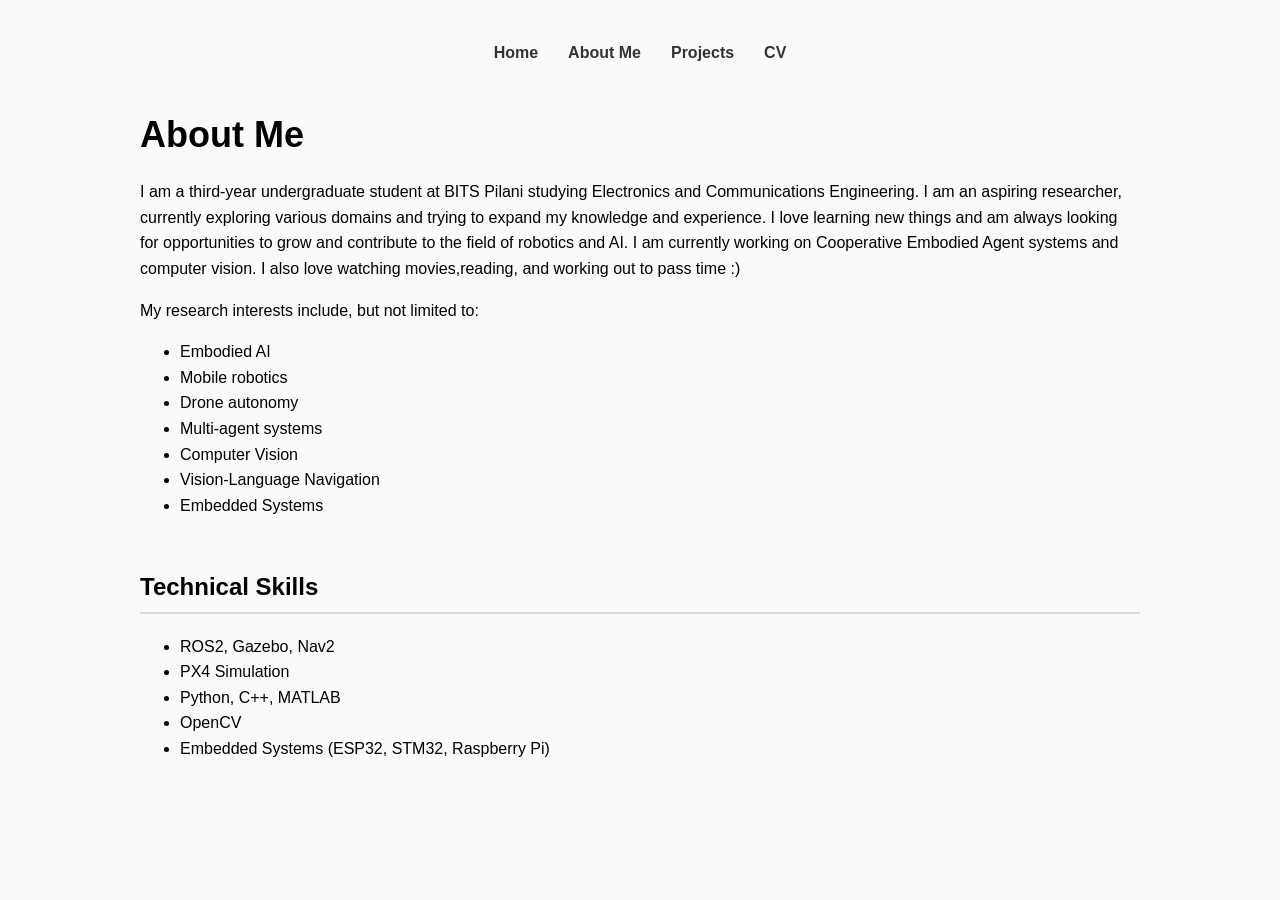
==== about.html @ e13054ce "v0.7" ====
<!DOCTYPE html>
<html>

<head>
<title>About Me</title>
<link rel="stylesheet" href="style.css">
</head>

<body>

<nav>
<a href="index.html">Home</a>
<a href="about.html">About Me</a>
<a href="projects.html">Projects</a>
<a href="cv.html">CV</a>
</nav>

<h1>About Me</h1>

<p>
I am a third-year undergraduate student at BITS Pilani studying Electronics and Communications Engineering. I am an aspiring researcher, currently exploring various domains and trying to expand my knowledge and experience. I love learning new things and am always looking for opportunities to grow and contribute to the field of robotics and AI. I am currently working on Cooperative Embodied Agent systems and computer vision. I also love watching movies,reading, and working out to pass time :)
</p>

<p>
My research interests include, but not limited to:
</p>

<ul>
<li>Embodied AI</li>
<li>Mobile robotics</li>
<li>Drone autonomy</li>
<li>Multi-agent systems</li>
<li>Computer Vision</li>
<li>Vision-Language Navigation</li>
<li>Embedded Systems</li>
</ul>


<h2>Technical Skills</h2>

<ul>
<li>ROS2, Gazebo, Nav2</li>
<li>PX4 Simulation</li>
<li>Python, C++, MATLAB</li>
<li>OpenCV</li>
<li>Embedded Systems (ESP32, STM32, Raspberry Pi)</li>
</ul>


</body>
</html>
---- style.css ----
body{
font-family: Arial, Helvetica, sans-serif;
max-width: 1000px;
margin:auto;
padding:40px;
line-height:1.6;
background:#fafafa;
}

nav{
display:flex;
justify-content:center;
gap:30px;
margin-bottom:40px;
}

nav a{
text-decoration:none;
font-weight:bold;
color:#333;
}

nav a:hover{
color:#0077cc;
}

.intro{
display:flex;
align-items:center;
gap:40px;
margin-bottom:50px;
}

.profile{
width:200px;
border-radius:50%;
}

h1{
font-size:36px;
margin-bottom:5px;
}

h2{
margin-top:50px;
border-bottom:2px solid #ddd;
padding-bottom:5px;
}

.projects-grid{
display:grid;
grid-template-columns:repeat(auto-fit,minmax(260px,1fr));
gap:25px;
margin-top:20px;
margin-bottom:40px;
}

.project-card{
background:white;
border-radius:10px;
box-shadow:0 2px 6px rgba(0,0,0,0.1);
padding:15px;
transition:transform 0.2s;
}

.project-card:hover{
transform:translateY(-5px);
}

.project-card img{
width:100%;
height:160px;
object-fit:cover;
border-radius:8px;
margin-bottom:10px;
}

footer{
margin-top:80px;
text-align:center;
color:#777;
}
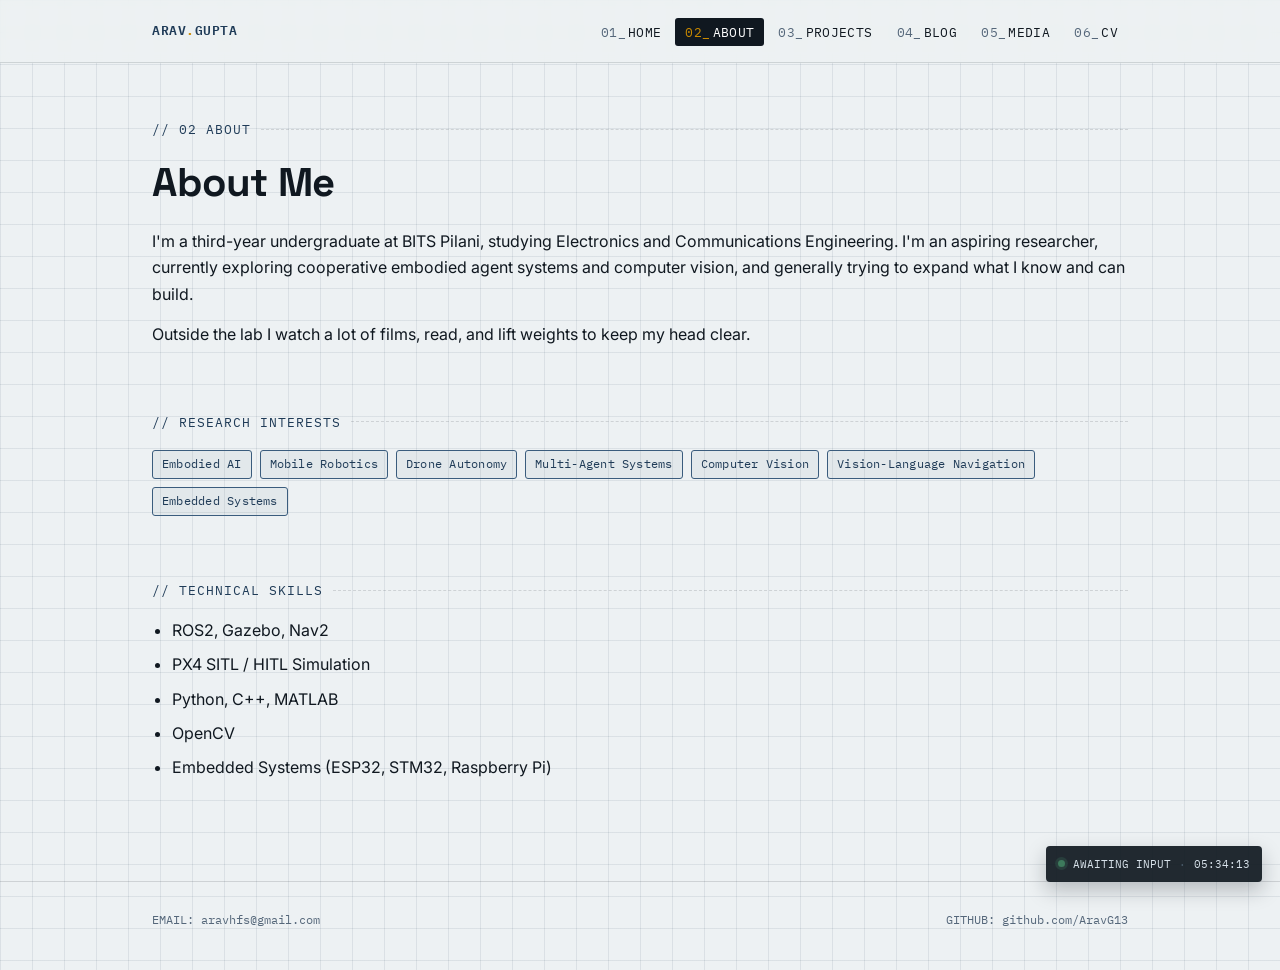
==== commit 1226d19b: "Redesign site: blueprint theme, blog, media, expanded projects" ====
--- a/about.html
+++ b/about.html
@@ -1,51 +1,81 @@
 <!DOCTYPE html>
-<html>
-
+<html lang="en">
 <head>
-<title>About Me</title>
+<meta charset="UTF-8">
+<meta name="viewport" content="width=device-width, initial-scale=1.0">
+<title>About — Arav Gupta</title>
 <link rel="stylesheet" href="style.css">
 </head>
-
 <body>
 
-<nav>
-<a href="index.html">Home</a>
-<a href="about.html">About Me</a>
-<a href="projects.html">Projects</a>
-<a href="cv.html">CV</a>
+<header class="site-header">
+<nav class="nav">
+<a href="index.html" class="nav-brand">ARAV<span>.</span>GUPTA</a>
+<ul class="nav-links">
+<li><a href="index.html"><span class="idx">01_</span>HOME</a></li>
+<li><a href="about.html"><span class="idx">02_</span>ABOUT</a></li>
+<li><a href="projects.html"><span class="idx">03_</span>PROJECTS</a></li>
+<li><a href="blog.html"><span class="idx">04_</span>BLOG</a></li>
+<li><a href="media.html"><span class="idx">05_</span>MEDIA</a></li>
+<li><a href="cv.html"><span class="idx">06_</span>CV</a></li>
+</ul>
 </nav>
+</header>
 
+<main class="wrap">
+
+<section style="margin-top:56px;">
+<div class="eyebrow">// 02 ABOUT</div>
 <h1>About Me</h1>
 
 <p>
-I am a third-year undergraduate student at BITS Pilani studying Electronics and Communications Engineering. I am an aspiring researcher, currently exploring various domains and trying to expand my knowledge and experience. I love learning new things and am always looking for opportunities to grow and contribute to the field of robotics and AI. I am currently working on Cooperative Embodied Agent systems and computer vision. I also love watching movies,reading, and working out to pass time :)
+I'm a third-year undergraduate at BITS Pilani, studying Electronics and
+Communications Engineering. I'm an aspiring researcher, currently
+exploring cooperative embodied agent systems and computer vision, and
+generally trying to expand what I know and can build.
 </p>
 
 <p>
-My research interests include, but not limited to:
+Outside the lab I watch a lot of films, read, and lift weights to keep
+my head clear.
 </p>
+</section>
 
-<ul>
-<li>Embodied AI</li>
-<li>Mobile robotics</li>
-<li>Drone autonomy</li>
-<li>Multi-agent systems</li>
-<li>Computer Vision</li>
-<li>Vision-Language Navigation</li>
-<li>Embedded Systems</li>
-</ul>
+<section>
+<div class="eyebrow">// RESEARCH INTERESTS</div>
+<div class="tag-row">
+<span class="tag">Embodied AI</span>
+<span class="tag">Mobile Robotics</span>
+<span class="tag">Drone Autonomy</span>
+<span class="tag">Multi-Agent Systems</span>
+<span class="tag">Computer Vision</span>
+<span class="tag">Vision-Language Navigation</span>
+<span class="tag">Embedded Systems</span>
+</div>
+</section>
 
-
-<h2>Technical Skills</h2>
-
+<section>
+<div class="eyebrow">// TECHNICAL SKILLS</div>
+<div class="cv-block">
 <ul>
 <li>ROS2, Gazebo, Nav2</li>
-<li>PX4 Simulation</li>
+<li>PX4 SITL / HITL Simulation</li>
 <li>Python, C++, MATLAB</li>
 <li>OpenCV</li>
 <li>Embedded Systems (ESP32, STM32, Raspberry Pi)</li>
 </ul>
+</div>
+</section>
 
+</main>
 
+<footer>
+<div class="wrap">
+<p>EMAIL: aravhfs@gmail.com</p>
+<p>GITHUB: github.com/AravG13</p>
+</div>
+</footer>
+
+<script src="script.js"></script>
 </body>
-</html>+</html>
--- a/style.css
+++ b/style.css
@@ -1,82 +1,510 @@
+/* ============================================================
+   ARAV GUPTA — SITE STYLE
+   Design language: engineering notebook / blueprint schematic.
+   Grid paper, technical mono labels, reticle framing, telemetry HUD.
+   ============================================================ */
+
+@import url('https://fonts.googleapis.com/css2?family=Space+Grotesk:wght@400;500;600;700&family=Inter:wght@400;500;600&family=IBM+Plex+Mono:wght@400;500;600&display=swap');
+
+:root{
+  /* -- color tokens -- */
+  --ink:        #101820;   /* primary text, near-black navy */
+  --blueprint:  #1F3B57;   /* deep blueprint blue, primary accent */
+  --blueprint-2:#3A5C7D;   /* lighter blueprint, secondary accent */
+  --signal:     #C98A00;   /* amber signal / LED accent, used sparingly */
+  --paper:      #EDF1F3;   /* cool graph-paper background */
+  --paper-card: #FFFFFF;   /* card surface */
+  --grid-line:  rgba(31,59,87,0.09);
+  --hair-line:  rgba(16,24,32,0.14);
+  --muted:      #55677A;   /* steel gray secondary text */
+  --ok:         #3D7A5C;   /* status-online green, used only in HUD */
+
+  /* -- type -- */
+  --f-display: 'Space Grotesk', sans-serif;
+  --f-body:    'Inter', sans-serif;
+  --f-mono:    'IBM Plex Mono', monospace;
+}
+
+*{ box-sizing:border-box; }
+
+html{ scroll-behavior:smooth; }
+
 body{
-font-family: Arial, Helvetica, sans-serif;
-max-width: 1000px;
-margin:auto;
-padding:40px;
-line-height:1.6;
-background:#fafafa;
-}
-
-nav{
-display:flex;
-justify-content:center;
-gap:30px;
-margin-bottom:40px;
-}
-
-nav a{
-text-decoration:none;
-font-weight:bold;
-color:#333;
-}
-
-nav a:hover{
-color:#0077cc;
-}
+  margin:0;
+  font-family:var(--f-body);
+  color:var(--ink);
+  background:
+    linear-gradient(var(--grid-line) 1px, transparent 1px) 0 0/32px 32px,
+    linear-gradient(90deg, var(--grid-line) 1px, transparent 1px) 0 0/32px 32px,
+    var(--paper);
+  line-height:1.65;
+  font-size:16px;
+}
+
+.wrap{
+  max-width:1040px;
+  margin:0 auto;
+  padding:0 32px;
+}
+
+/* ---------------- header / nav ---------------- */
+
+.site-header{
+  border-bottom:1px solid var(--hair-line);
+  background:rgba(237,241,243,0.86);
+  backdrop-filter:blur(6px);
+  position:sticky;
+  top:0;
+  z-index:50;
+}
+
+.nav{
+  display:flex;
+  align-items:center;
+  justify-content:space-between;
+  gap:20px;
+  padding:18px 32px;
+  max-width:1040px;
+  margin:0 auto;
+}
+
+.nav-brand{
+  font-family:var(--f-mono);
+  font-size:13px;
+  letter-spacing:0.04em;
+  color:var(--blueprint);
+  text-decoration:none;
+  font-weight:600;
+}
+
+.nav-brand span{ color:var(--signal); }
+
+.nav-links{
+  display:flex;
+  gap:4px;
+  flex-wrap:wrap;
+  list-style:none;
+  margin:0;
+  padding:0;
+}
+
+.nav-links a{
+  font-family:var(--f-mono);
+  font-size:12.5px;
+  letter-spacing:0.03em;
+  text-decoration:none;
+  color:var(--ink);
+  padding:6px 10px;
+  border-radius:3px;
+  transition:background 0.15s, color 0.15s;
+  white-space:nowrap;
+}
+
+.nav-links a .idx{
+  color:var(--muted);
+  margin-right:2px;
+}
+
+.nav-links a:hover{
+  background:var(--blueprint);
+  color:#fff;
+}
+
+.nav-links a:hover .idx{ color:var(--signal); }
+
+.nav-links a.active{
+  background:var(--ink);
+  color:#fff;
+}
+.nav-links a.active .idx{ color:var(--signal); }
+
+/* ---------------- eyebrow / section labels ---------------- */
+
+.eyebrow{
+  font-family:var(--f-mono);
+  font-size:12.5px;
+  letter-spacing:0.08em;
+  color:var(--blueprint);
+  display:flex;
+  align-items:center;
+  gap:10px;
+  margin:0 0 10px;
+  text-transform:uppercase;
+}
+
+.eyebrow::after{
+  content:"";
+  flex:1;
+  height:0;
+  border-top:1px dashed var(--hair-line);
+}
+
+h1,h2,h3{
+  font-family:var(--f-display);
+  color:var(--ink);
+  margin:0 0 12px;
+  letter-spacing:-0.01em;
+}
+
+h1{ font-size:40px; font-weight:700; }
+h2{ font-size:24px; font-weight:600; }
+h3{ font-size:18px; font-weight:600; margin-bottom:6px; }
+
+a{ color:var(--blueprint); }
+a:hover{ color:var(--signal); }
+
+section{ margin:64px 0; }
+
+p{ margin:0 0 14px; color:var(--ink); }
+.muted{ color:var(--muted); }
+
+/* ---------------- hero / intro ---------------- */
 
 .intro{
-display:flex;
-align-items:center;
-gap:40px;
-margin-bottom:50px;
-}
-
-.profile{
-width:200px;
-border-radius:50%;
-}
-
-h1{
-font-size:36px;
-margin-bottom:5px;
-}
-
-h2{
-margin-top:50px;
-border-bottom:2px solid #ddd;
-padding-bottom:5px;
-}
+  display:grid;
+  grid-template-columns:220px 1fr;
+  gap:44px;
+  align-items:start;
+  margin:56px 0 48px;
+}
+
+.reticle{
+  position:relative;
+  width:200px;
+  height:200px;
+  padding:14px;
+}
+
+.reticle::before, .reticle::after,
+.reticle .tick-tl, .reticle .tick-br{ content:""; position:absolute; }
+
+.reticle::before{ /* top-left corner */
+  top:0; left:0; width:22px; height:22px;
+  border-top:2px solid var(--blueprint);
+  border-left:2px solid var(--blueprint);
+}
+.reticle::after{ /* bottom-right corner */
+  bottom:0; right:0; width:22px; height:22px;
+  border-bottom:2px solid var(--blueprint);
+  border-right:2px solid var(--blueprint);
+}
+.reticle .tick-tl{
+  top:0; right:0; width:22px; height:22px;
+  border-top:2px solid var(--signal);
+  border-right:2px solid var(--signal);
+}
+.reticle .tick-br{
+  bottom:0; left:0; width:22px; height:22px;
+  border-bottom:2px solid var(--signal);
+  border-left:2px solid var(--signal);
+}
+
+.reticle img{
+  width:100%; height:100%;
+  object-fit:cover;
+  filter:grayscale(15%);
+}
+
+.intro h1{ margin-bottom:6px; }
+.role-line{
+  font-family:var(--f-mono);
+  font-size:13px;
+  color:var(--muted);
+  margin-bottom:18px;
+}
+
+.tag-row{
+  display:flex;
+  flex-wrap:wrap;
+  gap:8px;
+  margin-top:18px;
+}
+
+.tag{
+  font-family:var(--f-mono);
+  font-size:11.5px;
+  letter-spacing:0.02em;
+  color:var(--blueprint);
+  border:1px solid var(--blueprint-2);
+  background:rgba(31,59,87,0.05);
+  padding:4px 9px;
+  border-radius:3px;
+}
+
+/* ---------------- project cards ---------------- */
 
 .projects-grid{
-display:grid;
-grid-template-columns:repeat(auto-fit,minmax(260px,1fr));
-gap:25px;
-margin-top:20px;
-margin-bottom:40px;
+  display:grid;
+  grid-template-columns:repeat(auto-fit,minmax(280px,1fr));
+  gap:22px;
+  margin-top:22px;
 }
 
 .project-card{
-background:white;
-border-radius:10px;
-box-shadow:0 2px 6px rgba(0,0,0,0.1);
-padding:15px;
-transition:transform 0.2s;
+  background:var(--paper-card);
+  border:1px solid var(--hair-line);
+  border-radius:4px;
+  padding:0;
+  overflow:hidden;
+  transition:transform 0.18s, box-shadow 0.18s;
+  display:flex;
+  flex-direction:column;
 }
 
 .project-card:hover{
-transform:translateY(-5px);
-}
-
-.project-card img{
-width:100%;
-height:160px;
-object-fit:cover;
-border-radius:8px;
-margin-bottom:10px;
-}
+  transform:translateY(-3px);
+  box-shadow:0 10px 24px rgba(16,24,32,0.10);
+}
+
+.project-visual{
+  height:150px;
+  background:var(--paper);
+  display:flex;
+  align-items:center;
+  justify-content:center;
+  border-bottom:1px solid var(--hair-line);
+  position:relative;
+}
+
+.project-visual img{
+  width:100%; height:100%; object-fit:cover;
+}
+
+.project-body{ padding:18px 18px 16px; flex:1; display:flex; flex-direction:column; }
+
+.status-badge{
+  font-family:var(--f-mono);
+  font-size:10.5px;
+  letter-spacing:0.05em;
+  text-transform:uppercase;
+  padding:3px 8px;
+  border-radius:2px;
+  align-self:flex-start;
+  margin-bottom:10px;
+}
+
+.status-badge.active{ background:rgba(201,138,0,0.14); color:var(--signal); border:1px solid rgba(201,138,0,0.4); }
+.status-badge.done{ background:rgba(61,122,92,0.12); color:var(--ok); border:1px solid rgba(61,122,92,0.35); }
+
+.stack-row{
+  display:flex;
+  flex-wrap:wrap;
+  gap:6px;
+  margin:10px 0 4px;
+}
+
+.stack-chip{
+  font-family:var(--f-mono);
+  font-size:10.5px;
+  color:var(--muted);
+  background:var(--paper);
+  border:1px solid var(--hair-line);
+  padding:2px 7px;
+  border-radius:2px;
+}
+
+details.impl{
+  margin-top:12px;
+  border-top:1px dashed var(--hair-line);
+  padding-top:10px;
+}
+
+details.impl summary{
+  font-family:var(--f-mono);
+  font-size:12px;
+  color:var(--blueprint);
+  cursor:pointer;
+  list-style:none;
+  user-select:none;
+}
+details.impl summary::-webkit-details-marker{ display:none; }
+details.impl summary::before{ content:"▸ "; color:var(--signal); }
+details.impl[open] summary::before{ content:"▾ "; }
+
+details.impl .impl-body{
+  font-size:14px;
+  color:var(--muted);
+  margin-top:8px;
+}
+
+.impl-body dl{ display:grid; grid-template-columns:auto 1fr; gap:4px 12px; font-size:13px; margin:8px 0 0; }
+.impl-body dt{ font-family:var(--f-mono); color:var(--ink); font-size:11.5px; }
+.impl-body dd{ margin:0; color:var(--muted); }
+
+.card-links{ margin-top:12px; display:flex; gap:14px; }
+.card-links a{
+  font-family:var(--f-mono);
+  font-size:12px;
+  text-decoration:none;
+}
+.card-links a:hover{ text-decoration:underline; }
+
+/* ---------------- placeholder / scaffold notices ---------------- */
+
+.scaffold-note{
+  font-family:var(--f-mono);
+  font-size:12.5px;
+  color:var(--signal);
+  background:rgba(201,138,0,0.08);
+  border:1px dashed rgba(201,138,0,0.4);
+  border-radius:4px;
+  padding:12px 16px;
+  margin:18px 0 28px;
+}
+
+.scaffold-note strong{ color:var(--ink); }
+
+/* ---------------- blog ---------------- */
+
+.post-list{ margin-top:20px; }
+
+.post-row{
+  display:grid;
+  grid-template-columns:110px 1fr;
+  gap:20px;
+  padding:18px 0;
+  border-bottom:1px solid var(--hair-line);
+}
+
+.post-date{
+  font-family:var(--f-mono);
+  font-size:12px;
+  color:var(--muted);
+  padding-top:3px;
+}
+
+.post-row h3{ margin-bottom:6px; }
+.post-row h3 a{ text-decoration:none; color:var(--ink); }
+.post-row h3 a:hover{ color:var(--blueprint); }
+
+.post-tags{ display:flex; gap:6px; margin-top:8px; }
+
+article.post{
+  max-width:720px;
+}
+article.post .post-meta{
+  font-family:var(--f-mono);
+  font-size:12px;
+  color:var(--muted);
+  margin-bottom:6px;
+}
+article.post h1{ margin-bottom:8px; }
+article.post p{ font-size:16px; }
+
+/* ---------------- media log ---------------- */
+
+.log-table{
+  width:100%;
+  border-collapse:collapse;
+  margin-top:20px;
+  font-size:14.5px;
+}
+
+.log-table th{
+  font-family:var(--f-mono);
+  font-size:11px;
+  letter-spacing:0.05em;
+  text-transform:uppercase;
+  color:var(--muted);
+  text-align:left;
+  border-bottom:2px solid var(--hair-line);
+  padding:8px 10px;
+}
+
+.log-table td{
+  padding:12px 10px;
+  border-bottom:1px solid var(--hair-line);
+  vertical-align:top;
+}
+
+.log-type{
+  font-family:var(--f-mono);
+  font-size:11px;
+  color:var(--blueprint);
+}
+
+.rating{ font-family:var(--f-mono); color:var(--signal); white-space:nowrap; }
+
+.log-status{
+  font-family:var(--f-mono);
+  font-size:11px;
+  color:var(--muted);
+}
+
+/* ---------------- cv ---------------- */
+
+.cv-block{ margin-bottom:34px; }
+.cv-block ul{ padding-left:20px; }
+.cv-block li{ margin-bottom:8px; }
+
+/* ---------------- footer ---------------- */
 
 footer{
-margin-top:80px;
-text-align:center;
-color:#777;
-}+  margin-top:100px;
+  border-top:1px solid var(--hair-line);
+  padding:28px 0 40px;
+}
+
+footer .wrap{
+  display:flex;
+  justify-content:space-between;
+  align-items:center;
+  flex-wrap:wrap;
+  gap:12px;
+}
+
+footer p{ margin:0; font-family:var(--f-mono); font-size:12px; color:var(--muted); }
+
+/* ---------------- telemetry HUD ---------------- */
+
+.hud{
+  position:fixed;
+  bottom:18px;
+  right:18px;
+  z-index:60;
+  font-family:var(--f-mono);
+  font-size:11px;
+  background:rgba(16,24,32,0.92);
+  color:#D8E2EA;
+  border-radius:4px;
+  padding:9px 12px;
+  display:flex;
+  align-items:center;
+  gap:8px;
+  box-shadow:0 8px 20px rgba(16,24,32,0.25);
+  pointer-events:none;
+}
+
+.hud .dot{
+  width:7px; height:7px; border-radius:50%;
+  background:var(--ok);
+  box-shadow:0 0 0 3px rgba(61,122,92,0.25);
+}
+
+.hud .sep{ color:#4A5A68; }
+
+@media (prefers-reduced-motion: no-preference){
+  .hud .dot{ animation:pulse 2.2s infinite; }
+}
+
+@keyframes pulse{
+  0%,100%{ opacity:1; }
+  50%{ opacity:0.4; }
+}
+
+/* ---------------- responsive ---------------- */
+
+@media (max-width:640px){
+  .intro{ grid-template-columns:1fr; }
+  .reticle{ width:160px; height:160px; }
+  .nav{ padding:14px 20px; }
+  .wrap{ padding:0 20px; }
+  h1{ font-size:32px; }
+  .post-row{ grid-template-columns:1fr; gap:6px; }
+  .hud{ left:12px; right:12px; bottom:12px; justify-content:center; }
+  .log-table{ font-size:13px; }
+  .log-table thead{ display:none; }
+  .log-table, .log-table tbody, .log-table tr, .log-table td{ display:block; width:100%; }
+  .log-table tr{ border-bottom:1px solid var(--hair-line); padding:10px 0; }
+  .log-table td{ border:none; padding:2px 0; }
+}
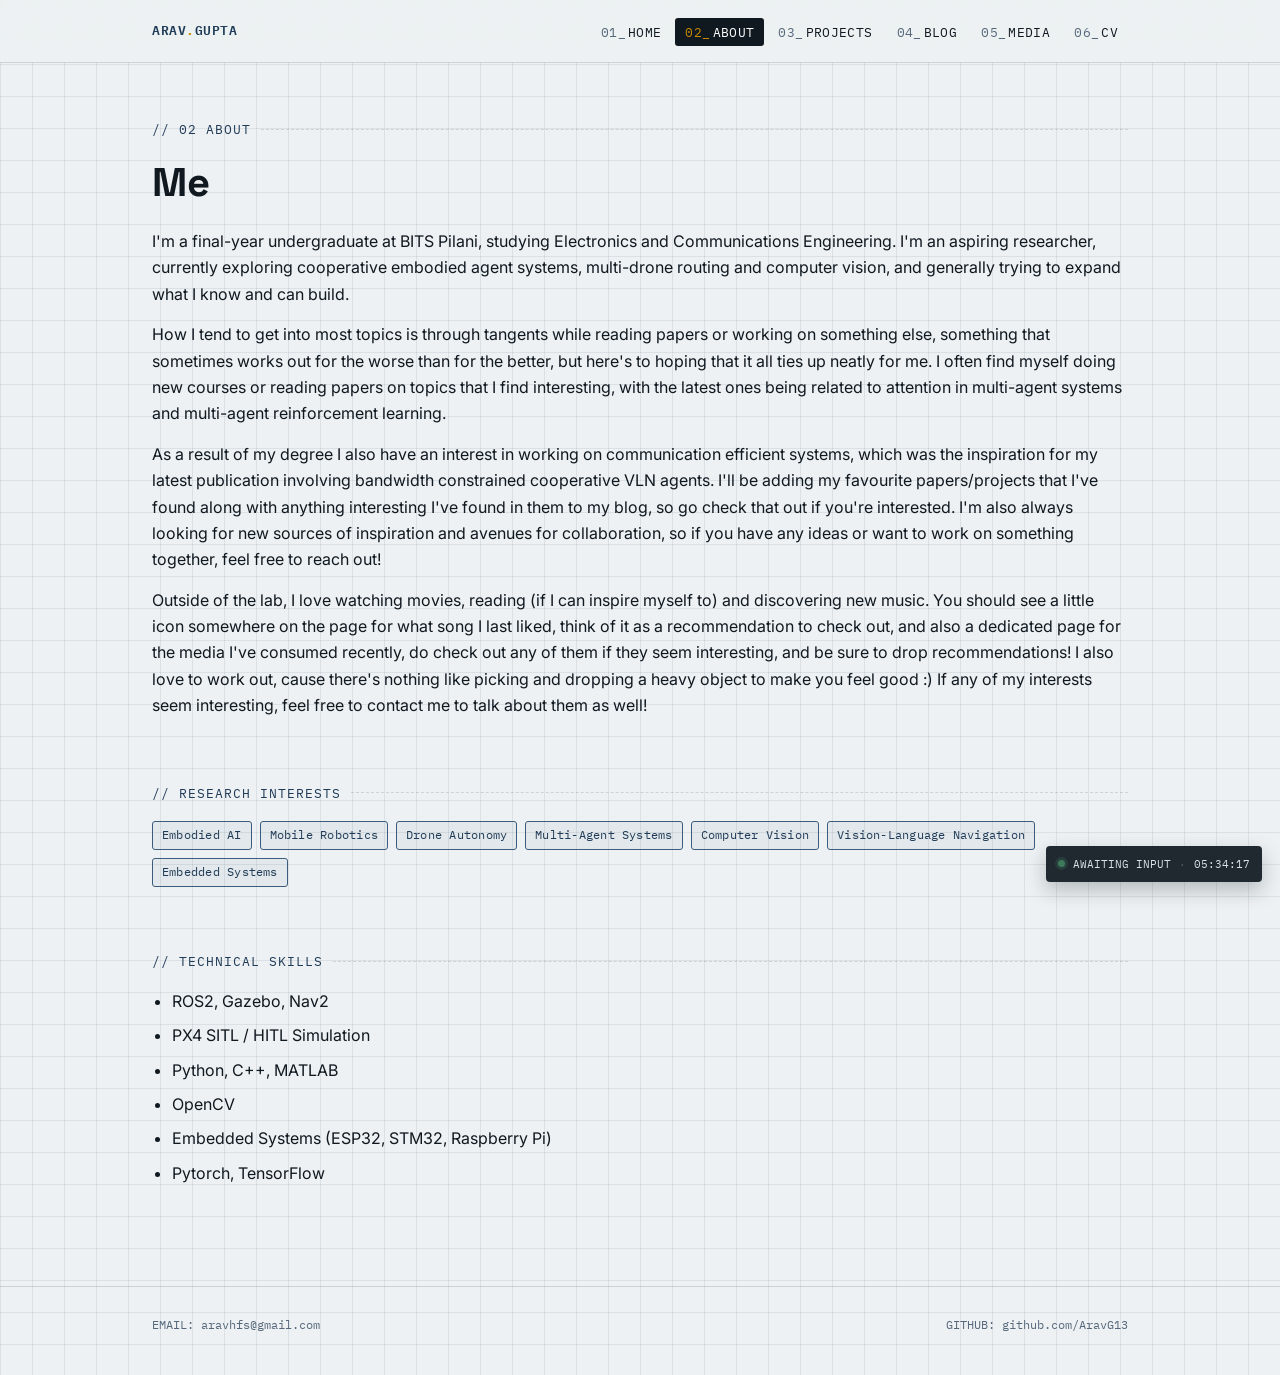
==== commit 16261119: "about_v1" ====
--- a/about.html
+++ b/about.html
@@ -26,18 +26,31 @@
 
 <section style="margin-top:56px;">
 <div class="eyebrow">// 02 ABOUT</div>
-<h1>About Me</h1>
+<h1>Me</h1>
 
 <p>
-I'm a third-year undergraduate at BITS Pilani, studying Electronics and
+I'm a final-year undergraduate at BITS Pilani, studying Electronics and
 Communications Engineering. I'm an aspiring researcher, currently
-exploring cooperative embodied agent systems and computer vision, and
-generally trying to expand what I know and can build.
+exploring cooperative embodied agent systems, multi-drone routing and computer vision, and
+generally trying to expand what I know and can build. 
 </p>
-
 <p>
-Outside the lab I watch a lot of films, read, and lift weights to keep
-my head clear.
+    How I tend to get into most topics is through tangents while reading papers or working on something else, something
+    that sometimes works out for the worse than for the better, but here's to hoping that it all ties up neatly for me. 
+    I often find myself doing new courses or reading papers on topics that I find interesting, with the latest ones being related to attention 
+    in multi-agent systems and multi-agent reinforcement learning. 
+</p>
+<p>
+    As a result of my degree I also have an interest in working on communication efficient systems, which was the inspiration for my latest publication
+    involving bandwidth constrained cooperative VLN agents. I'll be adding my favourite papers/projects that I've found along with anything interesting I've found in them
+    to my blog, so go check that out if you're interested. I'm also always looking for new sources of inspiration and avenues
+    for collaboration, so if you have any ideas or want to work on something together, feel free to reach out! 
+</p>
+<p>
+Outside of the lab, I love watching movies, reading (if I can inspire myself to) and discovering new music. You should see a little icon somewhere on the page
+for what song I last liked, think of it as a recommendation to check out, and also a dedicated page for the media I've consumed recently, do check out any of them if they seem
+interesting, and be sure to drop recommendations! I also love to work out, cause there's nothing like picking and dropping a heavy object to 
+make you feel good :) If any of my interests seem interesting, feel free to contact me to talk about them as well!
 </p>
 </section>
 
@@ -63,6 +76,7 @@
 <li>Python, C++, MATLAB</li>
 <li>OpenCV</li>
 <li>Embedded Systems (ESP32, STM32, Raspberry Pi)</li>
+<li>Pytorch, TensorFlow</li>
 </ul>
 </div>
 </section>
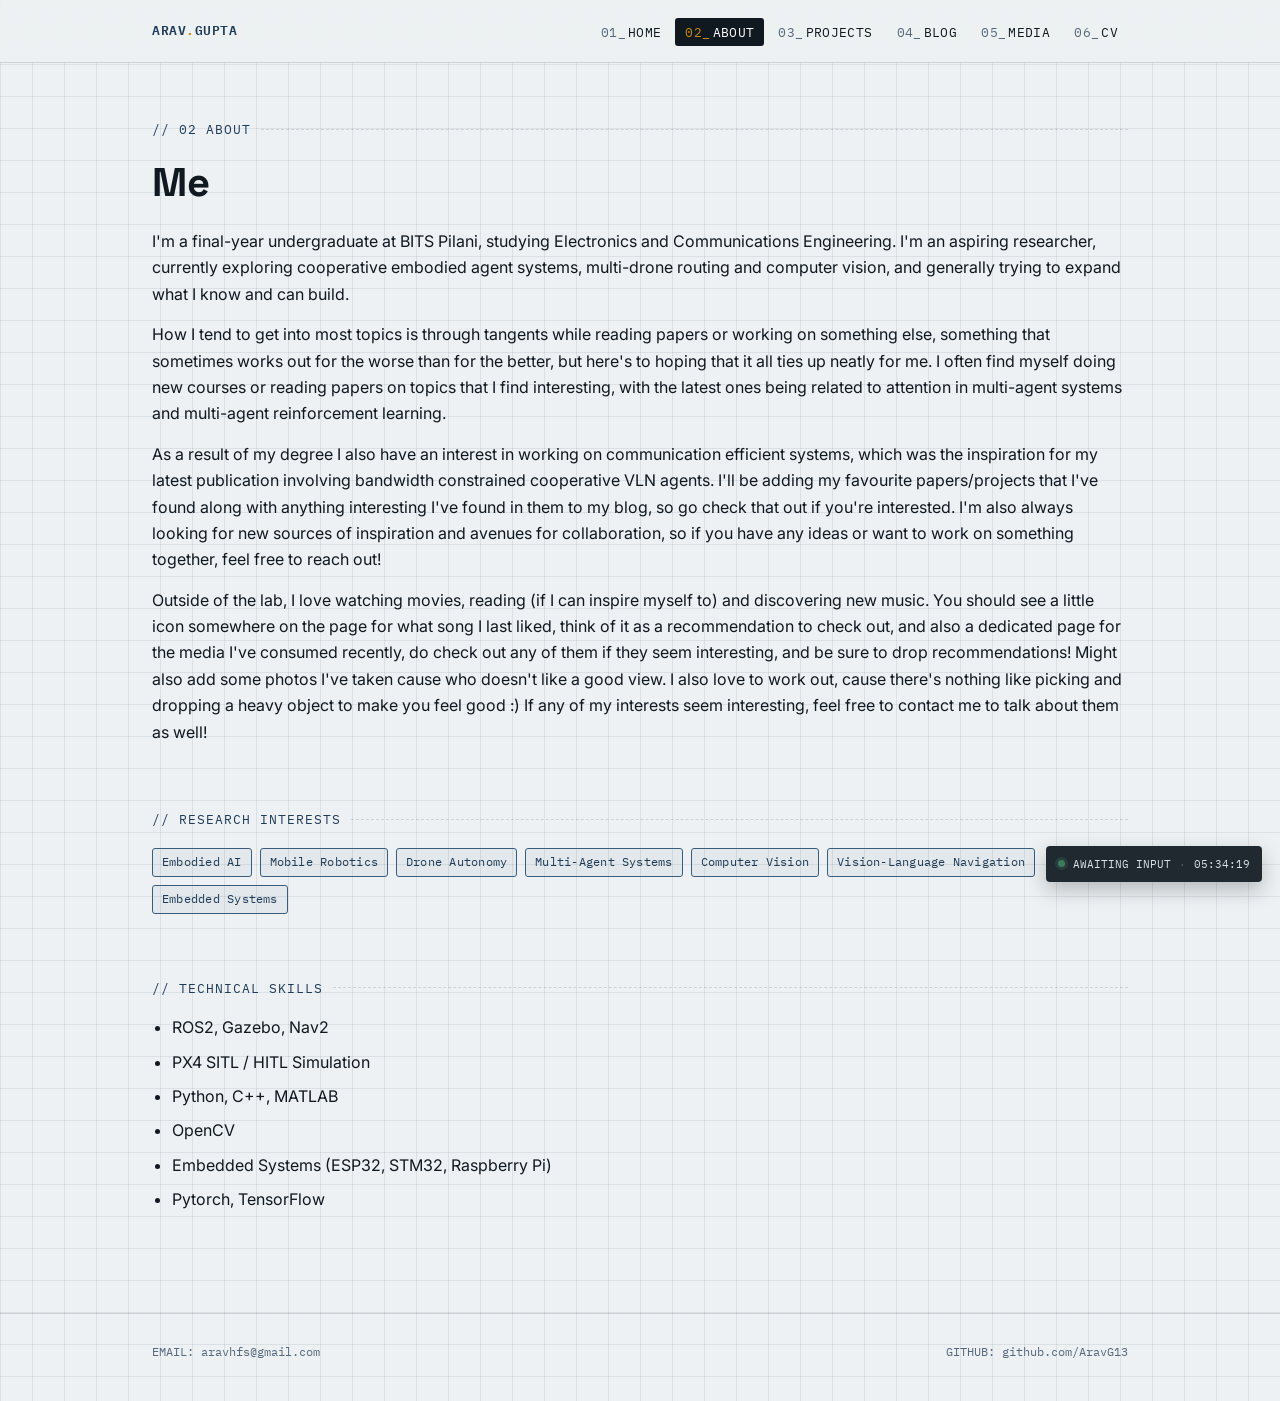
==== commit 9363e3ba: "about_v2" ====
--- a/about.html
+++ b/about.html
@@ -49,7 +49,7 @@
 <p>
 Outside of the lab, I love watching movies, reading (if I can inspire myself to) and discovering new music. You should see a little icon somewhere on the page
 for what song I last liked, think of it as a recommendation to check out, and also a dedicated page for the media I've consumed recently, do check out any of them if they seem
-interesting, and be sure to drop recommendations! I also love to work out, cause there's nothing like picking and dropping a heavy object to 
+interesting, and be sure to drop recommendations! Might also add some photos I've taken cause who doesn't like a good view. I also love to work out, cause there's nothing like picking and dropping a heavy object to 
 make you feel good :) If any of my interests seem interesting, feel free to contact me to talk about them as well!
 </p>
 </section>
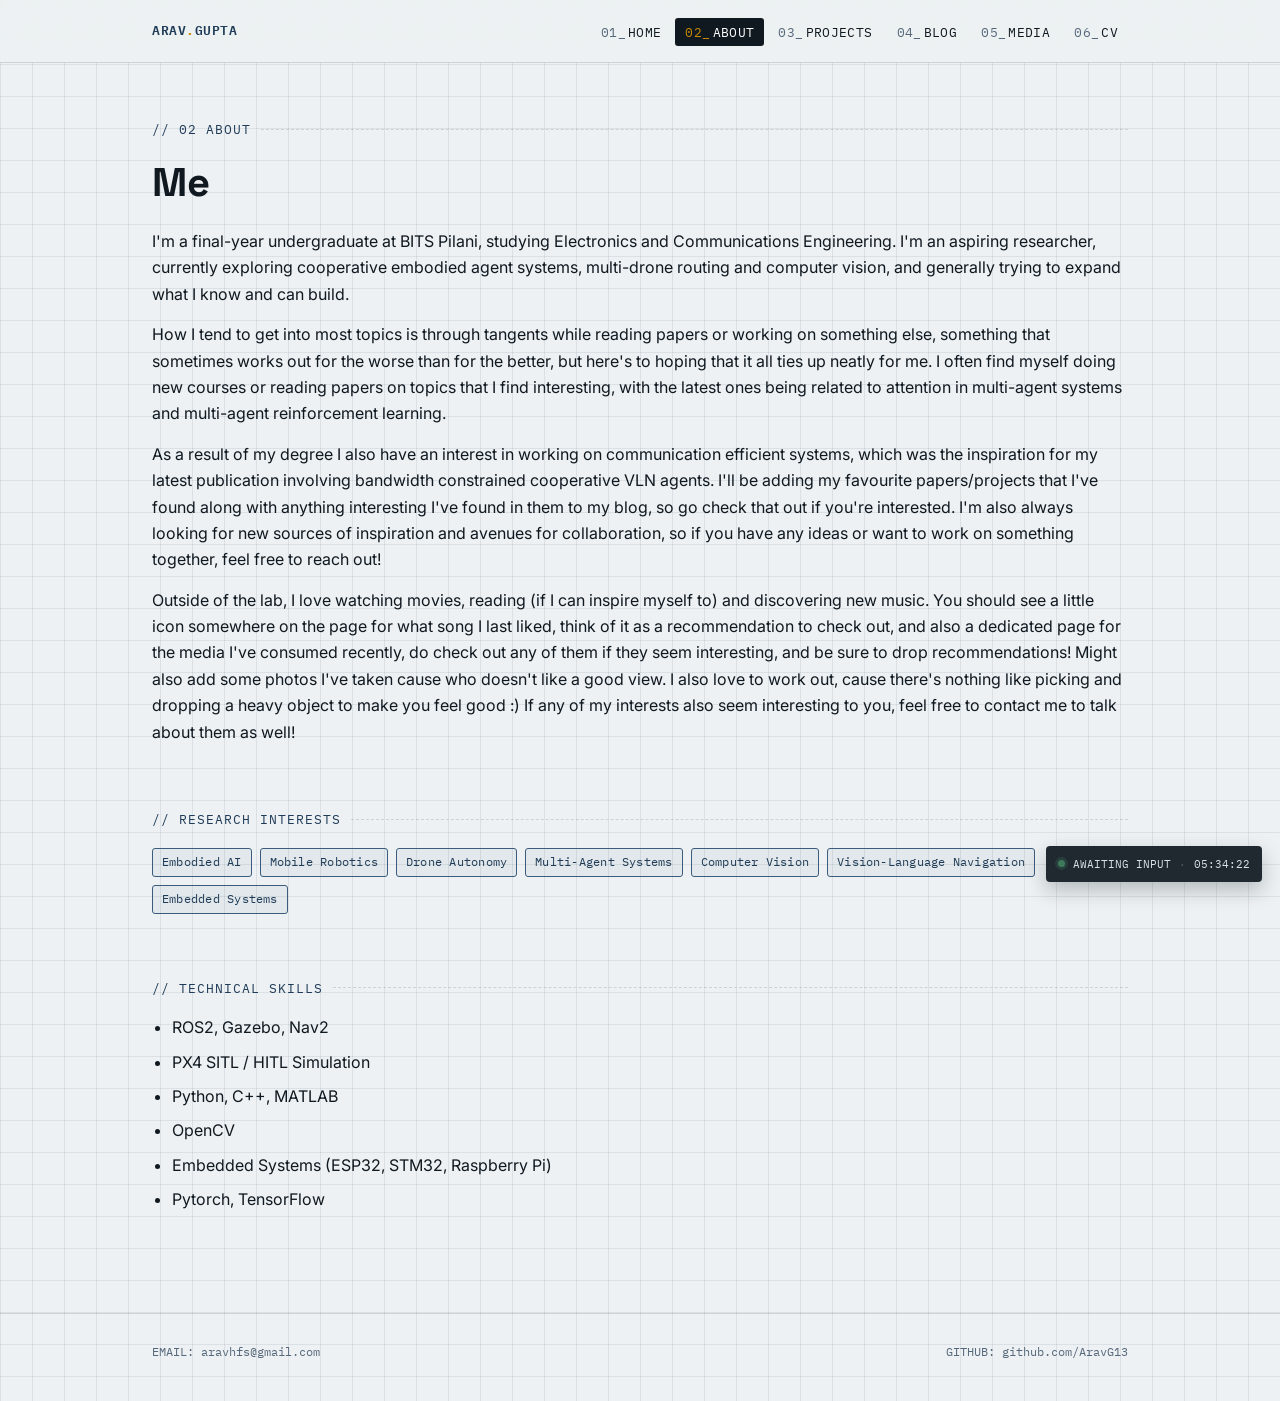
==== commit 1a77cace: "about_v3" ====
--- a/about.html
+++ b/about.html
@@ -50,7 +50,7 @@
 Outside of the lab, I love watching movies, reading (if I can inspire myself to) and discovering new music. You should see a little icon somewhere on the page
 for what song I last liked, think of it as a recommendation to check out, and also a dedicated page for the media I've consumed recently, do check out any of them if they seem
 interesting, and be sure to drop recommendations! Might also add some photos I've taken cause who doesn't like a good view. I also love to work out, cause there's nothing like picking and dropping a heavy object to 
-make you feel good :) If any of my interests seem interesting, feel free to contact me to talk about them as well!
+make you feel good :) If any of my interests also seem interesting to you, feel free to contact me to talk about them as well!
 </p>
 </section>
 
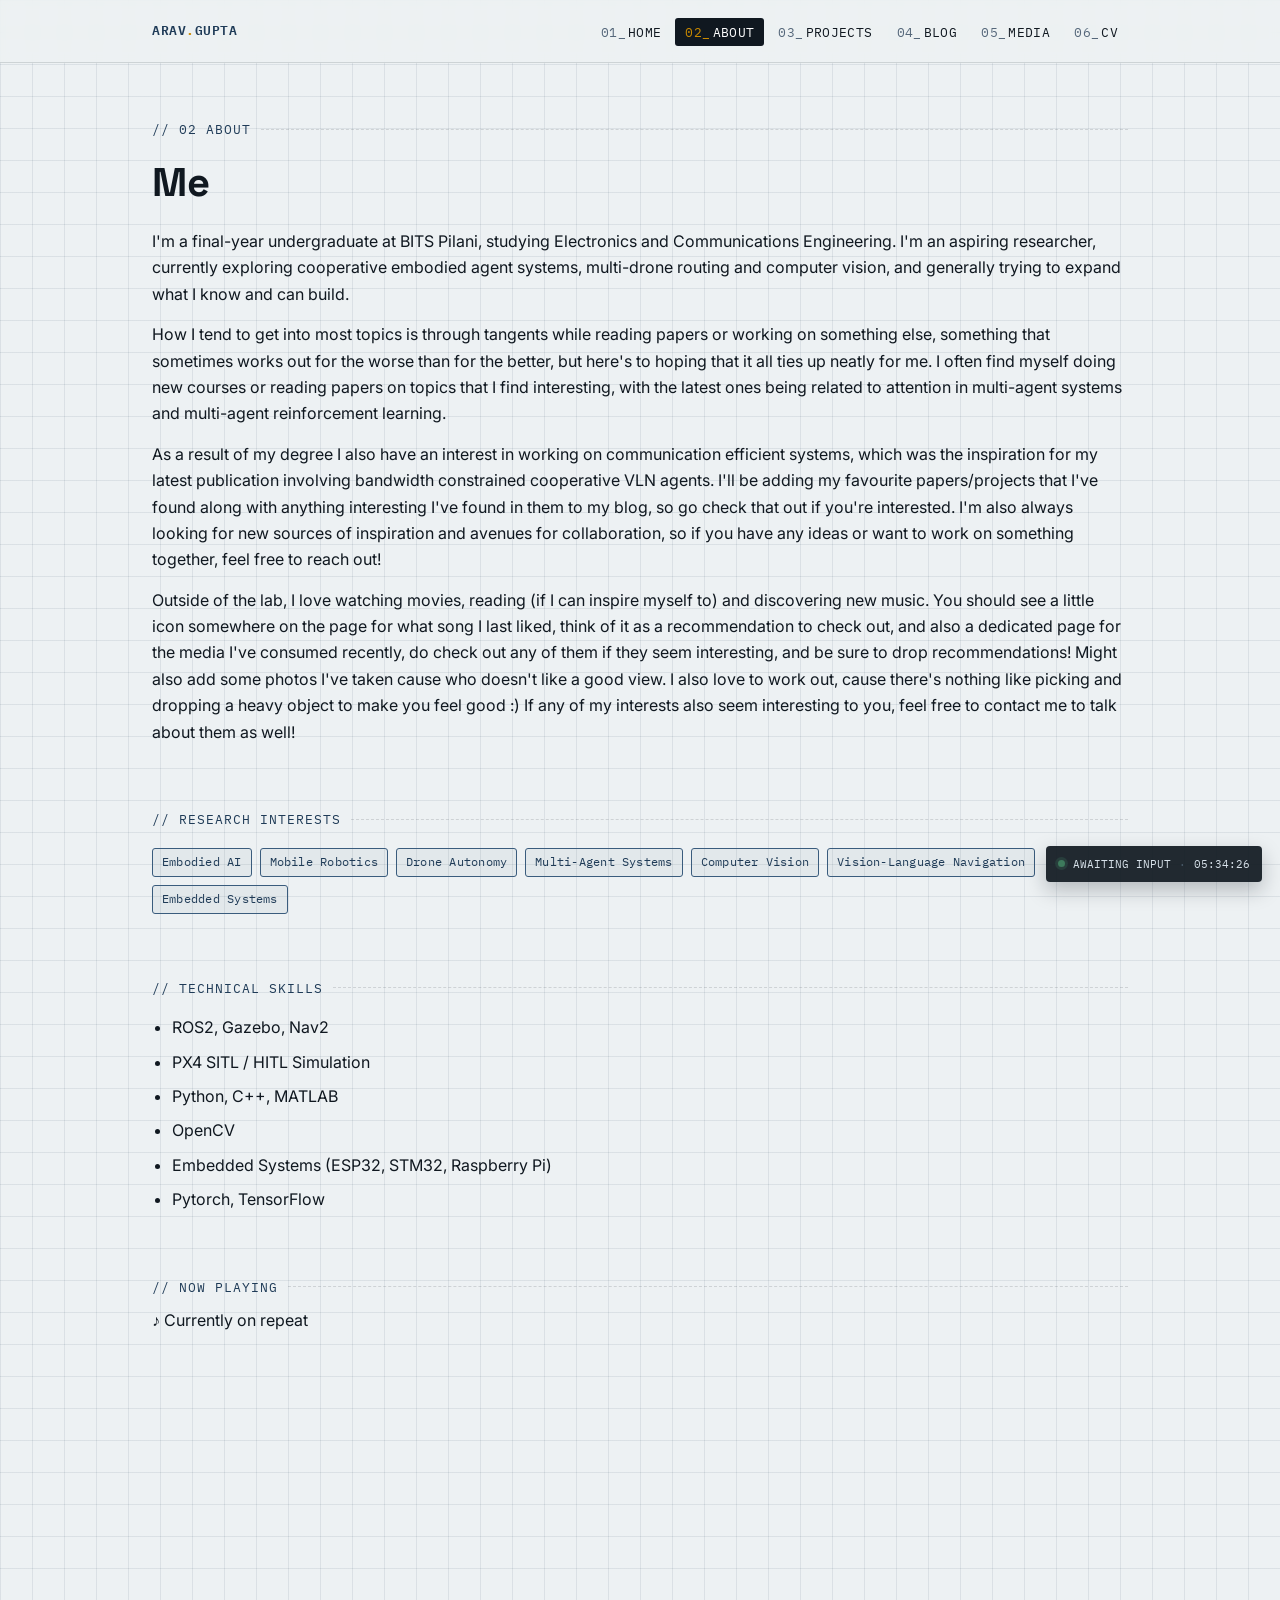
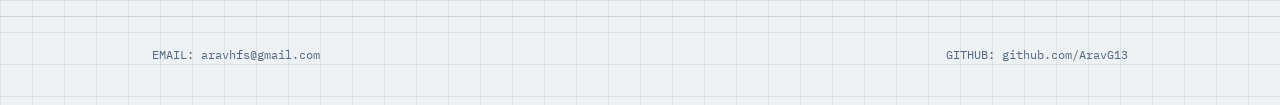
==== commit 24fefa9d: "music_v3" ====
--- a/about.html
+++ b/about.html
@@ -81,6 +81,18 @@
 </div>
 </section>
 
+<section class="now-playing">
+    <div class="eyebrow">// NOW PLAYING</div>
+
+    <div class="now-playing-card">
+        <div class="now-playing-title">
+            ♪ Currently on repeat
+        </div>
+
+        <div id="np-frame-wrap"></div>
+    </div>
+</section>
+
 </main>
 
 <footer>
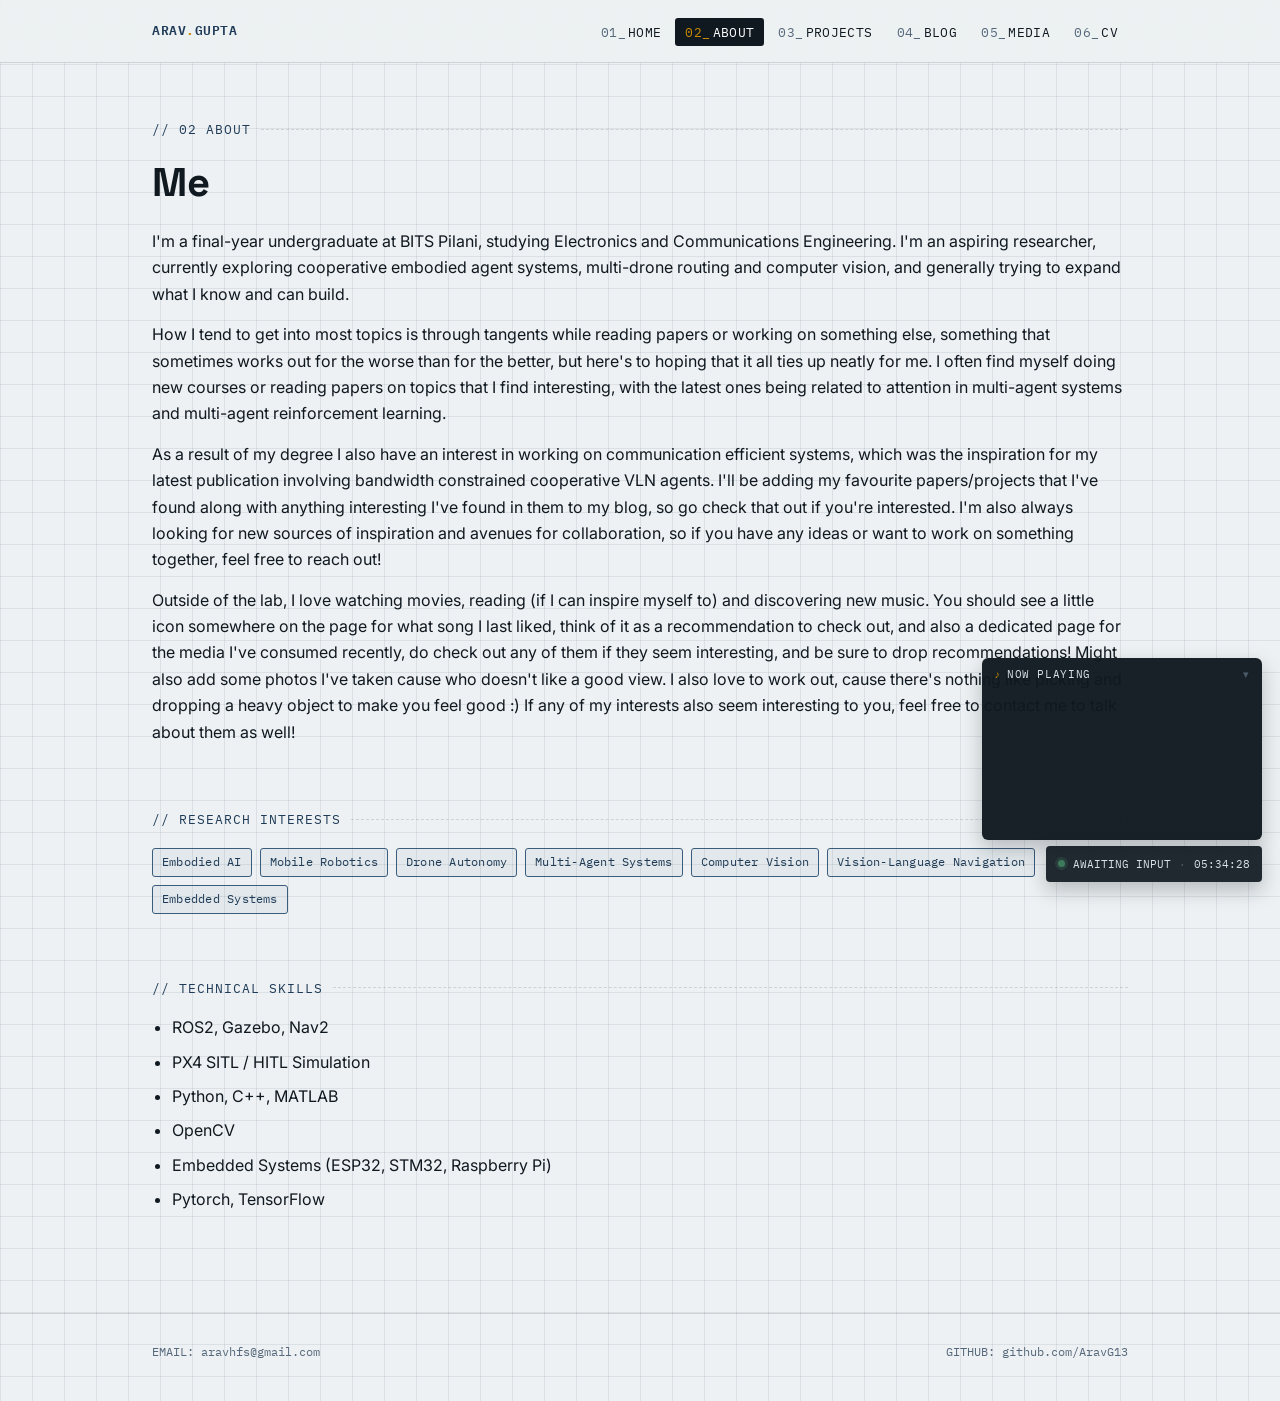
==== commit 48cd340e: "song3" ====
--- a/about.html
+++ b/about.html
@@ -81,18 +81,6 @@
 </div>
 </section>
 
-<section class="now-playing">
-    <div class="eyebrow">// NOW PLAYING</div>
-
-    <div class="now-playing-card">
-        <div class="now-playing-title">
-            ♪ Currently on repeat
-        </div>
-
-        <div id="np-frame-wrap"></div>
-    </div>
-</section>
-
 </main>
 
 <footer>
--- a/style.css
+++ b/style.css
@@ -492,6 +492,50 @@
   50%{ opacity:0.4; }
 }
 
+/* ---------------- now playing (floating, stacks above HUD) ---------------- */
+
+.now-playing-hud{
+  position:fixed;
+  bottom:60px;
+  right:18px;
+  z-index:59;
+  width:280px;
+  background:rgba(16,24,32,0.96);
+  border-radius:6px;
+  box-shadow:0 8px 20px rgba(16,24,32,0.25);
+  overflow:hidden;
+}
+
+.now-playing-hud .np-label{
+  width:100%;
+  display:flex;
+  align-items:center;
+  gap:6px;
+  font-family:var(--f-mono);
+  font-size:10.5px;
+  letter-spacing:0.06em;
+  color:#D8E2EA;
+  background:none;
+  border:none;
+  padding:9px 12px;
+  cursor:pointer;
+  text-align:left;
+}
+
+.now-playing-hud .signal-dot{ color:var(--signal); }
+.now-playing-hud .np-toggle{ margin-left:auto; color:#4A5A68; transition:transform 0.15s; }
+.now-playing-hud.collapsed .np-toggle{ transform:rotate(-90deg); }
+
+.now-playing-hud .np-frame-wrap{
+  max-height:170px;
+  overflow:hidden;
+  transition:max-height 0.2s ease;
+}
+
+.now-playing-hud.collapsed .np-frame-wrap{ max-height:0; }
+
+.now-playing-hud iframe{ display:block; border-radius:0 0 6px 6px; }
+
 /* ---------------- responsive ---------------- */
 
 @media (max-width:640px){
@@ -502,9 +546,10 @@
   h1{ font-size:32px; }
   .post-row{ grid-template-columns:1fr; gap:6px; }
   .hud{ left:12px; right:12px; bottom:12px; justify-content:center; }
+  .now-playing-hud{ left:12px; right:12px; width:auto; bottom:56px; }
   .log-table{ font-size:13px; }
   .log-table thead{ display:none; }
   .log-table, .log-table tbody, .log-table tr, .log-table td{ display:block; width:100%; }
   .log-table tr{ border-bottom:1px solid var(--hair-line); padding:10px 0; }
   .log-table td{ border:none; padding:2px 0; }
-}
+}
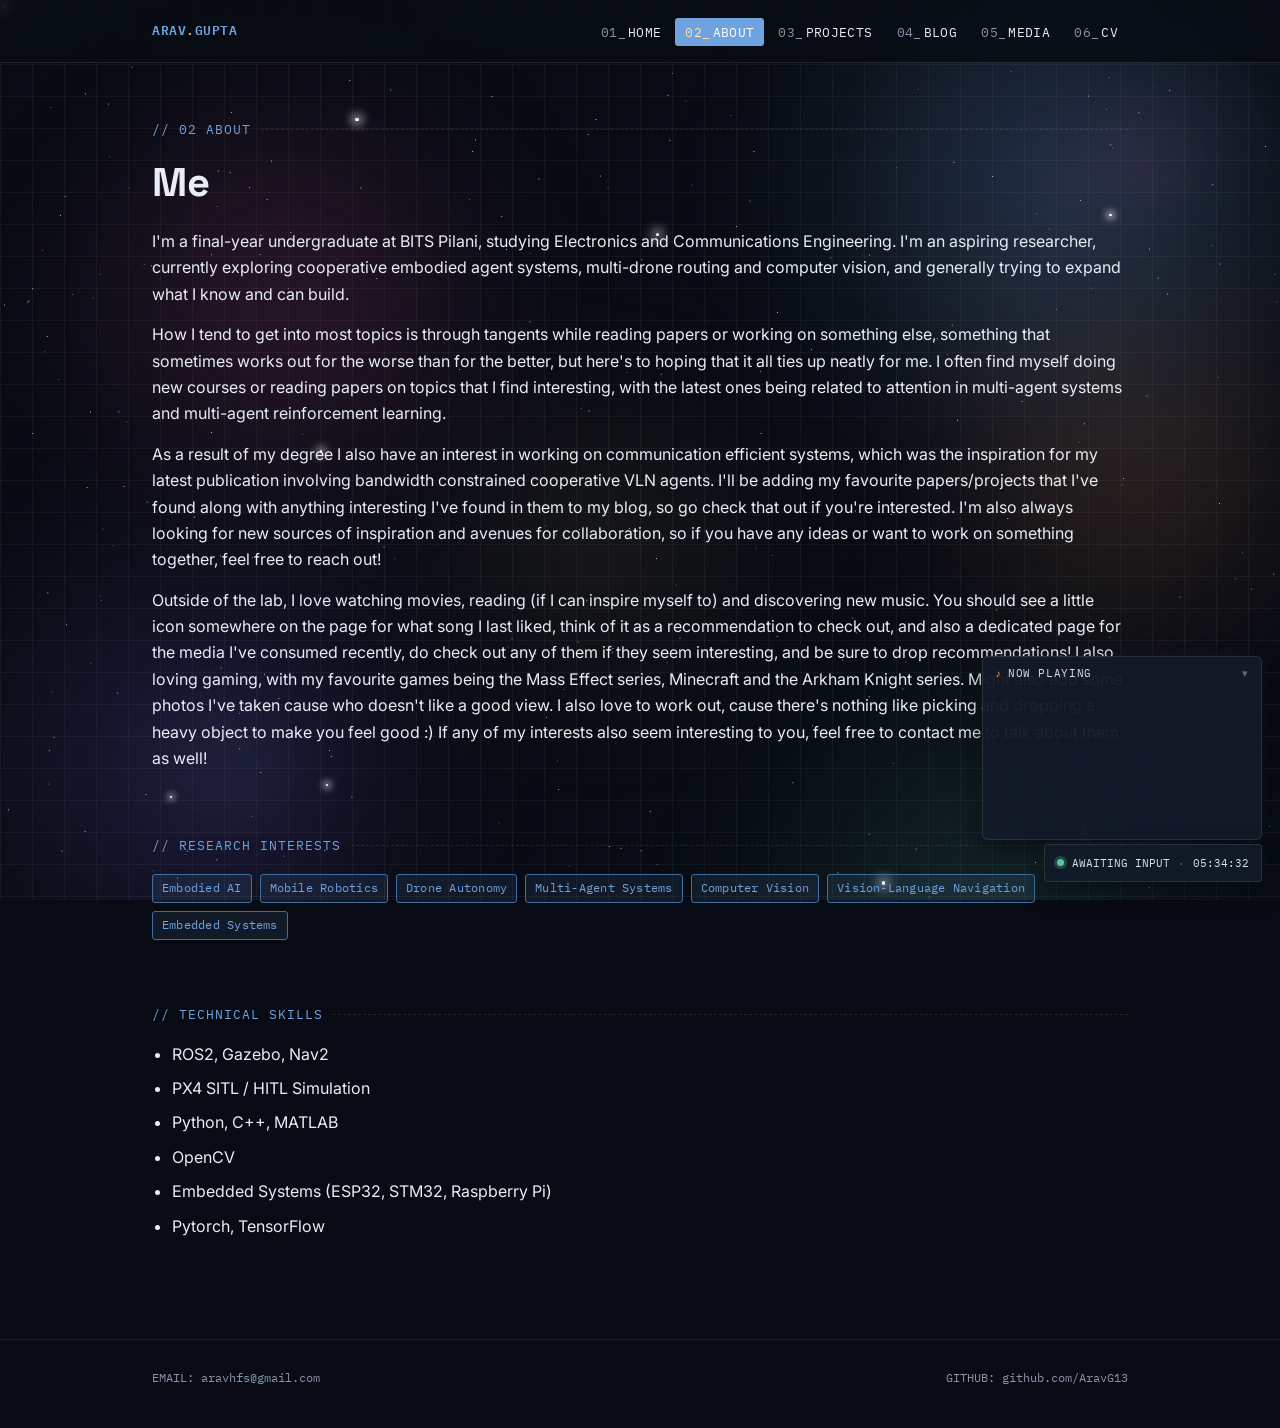
==== commit 573840f2: "sitehaul_v1" ====
--- a/about.html
+++ b/about.html
@@ -49,7 +49,7 @@
 <p>
 Outside of the lab, I love watching movies, reading (if I can inspire myself to) and discovering new music. You should see a little icon somewhere on the page
 for what song I last liked, think of it as a recommendation to check out, and also a dedicated page for the media I've consumed recently, do check out any of them if they seem
-interesting, and be sure to drop recommendations! Might also add some photos I've taken cause who doesn't like a good view. I also love to work out, cause there's nothing like picking and dropping a heavy object to 
+interesting, and be sure to drop recommendations! I also loving gaming, with my favourite games being the Mass Effect series, Minecraft and the Arkham Knight series. Might also add some photos I've taken cause who doesn't like a good view. I also love to work out, cause there's nothing like picking and dropping a heavy object to 
 make you feel good :) If any of my interests also seem interesting to you, feel free to contact me to talk about them as well!
 </p>
 </section>
--- a/style.css
+++ b/style.css
@@ -1,23 +1,25 @@
 /* ============================================================
    ARAV GUPTA — SITE STYLE
-   Design language: engineering notebook / blueprint schematic.
-   Grid paper, technical mono labels, reticle framing, telemetry HUD.
+   Design language: engineering notebook / blueprint schematic,
+   reworked into a night-sky mission-control palette — dark field,
+   faint star-chart grid, soft nebula glow, technical mono labels,
+   reticle framing, telemetry HUD.
    ============================================================ */
 
 @import url('https://fonts.googleapis.com/css2?family=Space+Grotesk:wght@400;500;600;700&family=Inter:wght@400;500;600&family=IBM+Plex+Mono:wght@400;500;600&display=swap');
 
 :root{
   /* -- color tokens -- */
-  --ink:        #101820;   /* primary text, near-black navy */
-  --blueprint:  #1F3B57;   /* deep blueprint blue, primary accent */
-  --blueprint-2:#3A5C7D;   /* lighter blueprint, secondary accent */
-  --signal:     #C98A00;   /* amber signal / LED accent, used sparingly */
-  --paper:      #EDF1F3;   /* cool graph-paper background */
-  --paper-card: #FFFFFF;   /* card surface */
-  --grid-line:  rgba(31,59,87,0.09);
-  --hair-line:  rgba(16,24,32,0.14);
-  --muted:      #55677A;   /* steel gray secondary text */
-  --ok:         #3D7A5C;   /* status-online green, used only in HUD */
+  --ink:        #E8EDF5;   /* primary text, near-white cool tint */
+  --blueprint:  #6FA3E0;   /* starlight blue, primary accent */
+  --blueprint-2:#3E6FA0;   /* deeper blue, secondary accent/borders */
+  --signal:     #F2A93B;   /* amber signal / console-light accent */
+  --paper:      #080B13;   /* deep space background */
+  --paper-card: #131A28;   /* card / panel surface */
+  --grid-line:  rgba(255,255,255,0.045);
+  --hair-line:  rgba(255,255,255,0.10);
+  --muted:      #8896AA;   /* soft steel-blue secondary text */
+  --ok:         #57C9A0;   /* status-online teal */
 
   /* -- type -- */
   --f-display: 'Space Grotesk', sans-serif;
@@ -37,6 +39,7 @@
     linear-gradient(var(--grid-line) 1px, transparent 1px) 0 0/32px 32px,
     linear-gradient(90deg, var(--grid-line) 1px, transparent 1px) 0 0/32px 32px,
     var(--paper);
+  background-attachment:fixed;
   line-height:1.65;
   font-size:16px;
 }
@@ -51,7 +54,7 @@
 
 .site-header{
   border-bottom:1px solid var(--hair-line);
-  background:rgba(237,241,243,0.86);
+  background:rgba(8,11,19,0.82);
   backdrop-filter:blur(6px);
   position:sticky;
   top:0;
@@ -113,10 +116,10 @@
 .nav-links a:hover .idx{ color:var(--signal); }
 
 .nav-links a.active{
-  background:var(--ink);
+  background:var(--blueprint);
   color:#fff;
 }
-.nav-links a.active .idx{ color:var(--signal); }
+.nav-links a.active .idx{ color:#FFE1AE; }
 
 /* ---------------- eyebrow / section labels ---------------- */
 
@@ -175,6 +178,33 @@
   padding:14px;
 }
 
+.reticle .orbit{
+  position:absolute;
+  inset:-18px;
+  border:1px dashed rgba(111,163,224,0.28);
+  border-radius:50%;
+  pointer-events:none;
+}
+
+.reticle .orbit::before{
+  content:"";
+  position:absolute;
+  top:-3px;
+  left:50%;
+  width:6px;
+  height:6px;
+  margin-left:-3px;
+  border-radius:50%;
+  background:var(--signal);
+  box-shadow:0 0 10px 2px rgba(242,169,59,0.55);
+}
+
+@media (prefers-reduced-motion: no-preference){
+  .reticle .orbit{ animation:orbit-spin 26s linear infinite; }
+}
+
+@keyframes orbit-spin{ to{ transform:rotate(360deg); } }
+
 .reticle::before, .reticle::after,
 .reticle .tick-tl, .reticle .tick-br{ content:""; position:absolute; }
 
@@ -226,7 +256,7 @@
   letter-spacing:0.02em;
   color:var(--blueprint);
   border:1px solid var(--blueprint-2);
-  background:rgba(31,59,87,0.05);
+  background:rgba(111,163,224,0.10);
   padding:4px 9px;
   border-radius:3px;
 }
@@ -253,7 +283,7 @@
 
 .project-card:hover{
   transform:translateY(-3px);
-  box-shadow:0 10px 24px rgba(16,24,32,0.10);
+  box-shadow:0 10px 28px rgba(0,0,0,0.45), 0 0 0 1px rgba(111,163,224,0.18);
 }
 
 .project-visual{
@@ -283,8 +313,8 @@
   margin-bottom:10px;
 }
 
-.status-badge.active{ background:rgba(201,138,0,0.14); color:var(--signal); border:1px solid rgba(201,138,0,0.4); }
-.status-badge.done{ background:rgba(61,122,92,0.12); color:var(--ok); border:1px solid rgba(61,122,92,0.35); }
+.status-badge.active{ background:rgba(242,169,59,0.16); color:var(--signal); border:1px solid rgba(242,169,59,0.4); }
+.status-badge.done{ background:rgba(87,201,160,0.14); color:var(--ok); border:1px solid rgba(87,201,160,0.35); }
 
 .stack-row{
   display:flex;
@@ -345,14 +375,90 @@
   font-family:var(--f-mono);
   font-size:12.5px;
   color:var(--signal);
-  background:rgba(201,138,0,0.08);
-  border:1px dashed rgba(201,138,0,0.4);
+  background:rgba(242,169,59,0.10);
+  border:1px dashed rgba(242,169,59,0.4);
   border-radius:4px;
   padding:12px 16px;
   margin:18px 0 28px;
 }
 
 .scaffold-note strong{ color:var(--ink); }
+
+/* ---------------- blog: split scrollable layout ---------------- */
+
+.blog-split{
+  display:grid;
+  grid-template-columns:300px 1fr;
+  gap:36px;
+  align-items:start;
+  margin-top:28px;
+}
+
+.blog-col{
+  max-height:calc(100vh - 230px);
+  min-height:360px;
+  overflow-y:auto;
+  padding-right:10px;
+}
+
+.blog-col::-webkit-scrollbar{ width:6px; }
+.blog-col::-webkit-scrollbar-track{ background:transparent; }
+.blog-col::-webkit-scrollbar-thumb{ background:var(--hair-line); border-radius:3px; }
+
+.col-heading{
+  font-family:var(--f-mono);
+  font-size:11px;
+  letter-spacing:0.06em;
+  color:var(--muted);
+  text-transform:uppercase;
+  margin:0 0 16px;
+  position:sticky;
+  top:0;
+  background:var(--paper);
+  padding-bottom:4px;
+}
+
+/* polaroid photo cards */
+
+.polaroid{
+  background:#fff;
+  padding:10px 10px 22px;
+  margin:0 auto 30px;
+  max-width:250px;
+  box-shadow:0 12px 30px rgba(0,0,0,0.55), 0 0 22px rgba(111,163,224,0.10);
+  border:1px solid rgba(255,255,255,0.06);
+  transform:rotate(var(--tilt,-1.4deg));
+  transition:transform 0.2s ease;
+}
+
+.polaroid:hover{ transform:rotate(0deg) scale(1.02); }
+
+.polaroid:nth-child(3n+2){ --tilt:1.6deg; }
+.polaroid:nth-child(3n){ --tilt:-0.6deg; }
+
+.polaroid img{
+  width:100%;
+  aspect-ratio:1/1;
+  object-fit:cover;
+  display:block;
+  filter:grayscale(8%) contrast(1.02);
+  background:var(--paper);
+}
+
+.polaroid-caption{
+  font-family:var(--f-mono);
+  font-size:11.5px;
+  color:var(--ink);
+  text-align:center;
+  padding-top:12px;
+  letter-spacing:0.01em;
+}
+
+@media (max-width:900px){
+  .blog-split{ grid-template-columns:1fr; }
+  .blog-col{ max-height:none; overflow-y:visible; padding-right:0; }
+  .col-heading{ position:static; }
+}
 
 /* ---------------- blog ---------------- */
 
@@ -393,6 +499,109 @@
 
 /* ---------------- media log ---------------- */
 
+.media-toolbar{
+  display:flex;
+  gap:8px;
+  margin:24px 0 4px;
+  flex-wrap:wrap;
+}
+
+.media-filter{
+  font-family:var(--f-mono);
+  font-size:11.5px;
+  letter-spacing:0.03em;
+  text-transform:uppercase;
+  color:var(--blueprint);
+  background:var(--paper-card);
+  border:1px solid var(--hair-line);
+  padding:6px 13px;
+  border-radius:3px;
+  cursor:pointer;
+}
+
+.media-filter:hover{ border-color:var(--blueprint-2); }
+.media-filter.active{ background:var(--blueprint); color:#fff; border-color:var(--blueprint); }
+
+.media-grid{
+  display:grid;
+  grid-template-columns:repeat(auto-fill,minmax(190px,1fr));
+  gap:22px;
+  margin-top:22px;
+}
+
+.media-card{
+  background:var(--paper-card);
+  border:1px solid var(--hair-line);
+  border-top:3px solid var(--accent, var(--blueprint));
+  border-radius:4px;
+  overflow:hidden;
+  display:flex;
+  flex-direction:column;
+  transition:transform 0.18s, box-shadow 0.18s;
+}
+
+.media-card:hover{ transform:translateY(-3px); box-shadow:0 10px 26px rgba(0,0,0,0.5), 0 0 0 1px rgba(255,255,255,0.06); }
+
+.media-card[data-type="music"]{ --accent:var(--signal); }
+.media-card[data-type="book"]{ --accent:var(--blueprint); }
+.media-card[data-type="film"]{ --accent:var(--ok); }
+
+.media-card.is-hidden{ display:none; }
+
+.media-cover{
+  width:100%;
+  aspect-ratio:1/1;
+  background:var(--paper);
+  overflow:hidden;
+}
+
+.media-card[data-type="book"] .media-cover,
+.media-card[data-type="film"] .media-cover{ aspect-ratio:2/3; }
+
+.media-cover img{ width:100%; height:100%; object-fit:cover; display:block; }
+
+.media-body{ padding:12px 14px 14px; display:flex; flex-direction:column; gap:5px; flex:1; }
+
+.media-type-badge{
+  font-family:var(--f-mono);
+  font-size:10px;
+  letter-spacing:0.06em;
+  text-transform:uppercase;
+  color:var(--accent);
+}
+
+.media-title{ font-family:var(--f-display); font-size:15px; font-weight:600; margin:0; line-height:1.28; }
+.media-sub{ font-size:12.5px; color:var(--muted); margin:0; }
+
+.media-meta-row{
+  display:flex;
+  justify-content:space-between;
+  align-items:center;
+  margin-top:4px;
+  font-family:var(--f-mono);
+  font-size:11px;
+  color:var(--muted);
+}
+
+.media-rating{ color:var(--signal); letter-spacing:1px; }
+
+.media-link{
+  margin-top:8px;
+  display:inline-flex;
+  align-items:center;
+  gap:5px;
+  align-self:flex-start;
+  font-family:var(--f-mono);
+  font-size:11.5px;
+  text-decoration:none;
+  color:var(--accent);
+  border:1px solid var(--accent);
+  padding:5px 10px;
+  border-radius:3px;
+}
+
+.media-link:hover{ background:var(--accent); color:#fff; }
+
 .log-table{
   width:100%;
   border-collapse:collapse;
@@ -464,24 +673,25 @@
   z-index:60;
   font-family:var(--f-mono);
   font-size:11px;
-  background:rgba(16,24,32,0.92);
+  background:rgba(19,26,40,0.94);
   color:#D8E2EA;
+  border:1px solid var(--hair-line);
   border-radius:4px;
   padding:9px 12px;
   display:flex;
   align-items:center;
   gap:8px;
-  box-shadow:0 8px 20px rgba(16,24,32,0.25);
+  box-shadow:0 8px 22px rgba(0,0,0,0.5), 0 0 16px rgba(111,163,224,0.08);
   pointer-events:none;
 }
 
 .hud .dot{
   width:7px; height:7px; border-radius:50%;
   background:var(--ok);
-  box-shadow:0 0 0 3px rgba(61,122,92,0.25);
-}
-
-.hud .sep{ color:#4A5A68; }
+  box-shadow:0 0 0 3px rgba(87,201,160,0.25);
+}
+
+.hud .sep{ color:#5C6E85; }
 
 @media (prefers-reduced-motion: no-preference){
   .hud .dot{ animation:pulse 2.2s infinite; }
@@ -500,9 +710,10 @@
   right:18px;
   z-index:59;
   width:280px;
-  background:rgba(16,24,32,0.96);
+  background:rgba(19,26,40,0.96);
+  border:1px solid var(--hair-line);
   border-radius:6px;
-  box-shadow:0 8px 20px rgba(16,24,32,0.25);
+  box-shadow:0 8px 22px rgba(0,0,0,0.5), 0 0 16px rgba(111,163,224,0.08);
   overflow:hidden;
 }
 
@@ -523,7 +734,7 @@
 }
 
 .now-playing-hud .signal-dot{ color:var(--signal); }
-.now-playing-hud .np-toggle{ margin-left:auto; color:#4A5A68; transition:transform 0.15s; }
+.now-playing-hud .np-toggle{ margin-left:auto; color:#5C6E85; transition:transform 0.15s; }
 .now-playing-hud.collapsed .np-toggle{ transform:rotate(-90deg); }
 
 .now-playing-hud .np-frame-wrap{
@@ -535,6 +746,72 @@
 .now-playing-hud.collapsed .np-frame-wrap{ max-height:0; }
 
 .now-playing-hud iframe{ display:block; border-radius:0 0 6px 6px; }
+
+/* ---------------- nebula field ---------------- */
+
+.nebula-field{
+  position:fixed;
+  inset:0;
+  z-index:-3;
+  overflow:hidden;
+  pointer-events:none;
+}
+
+.nebula-blob{
+  position:absolute;
+  border-radius:50%;
+  filter:blur(70px);
+  mix-blend-mode:screen;
+}
+
+.nebula-galaxy{
+  position:absolute;
+  border-radius:50%;
+  filter:blur(40px);
+  mix-blend-mode:screen;
+}
+
+/* ---------------- starfield ---------------- */
+
+.starfield{
+  position:fixed;
+  inset:0;
+  z-index:-1;
+  overflow:hidden;
+  pointer-events:none;
+}
+
+.star-layer{
+  position:absolute;
+  top:0;
+  left:0;
+  width:1px;
+  height:1px;
+  border-radius:50%;
+  background:transparent;
+}
+
+.star-hero{
+  position:absolute;
+  border-radius:50%;
+  background:#fff;
+}
+
+@media (prefers-reduced-motion: no-preference){
+  .star-layer-1{ animation:twinkle 4.5s ease-in-out infinite alternate; }
+  .star-layer-2{ animation:twinkle 6.5s ease-in-out infinite alternate-reverse; }
+  .star-hero{ animation:twinkle-hero 5s ease-in-out infinite alternate; }
+}
+
+@keyframes twinkle{
+  from{ opacity:0.45; }
+  to{ opacity:1; }
+}
+
+@keyframes twinkle-hero{
+  from{ opacity:0.6; transform:scale(0.85); }
+  to{ opacity:1; transform:scale(1.15); }
+}
 
 /* ---------------- responsive ---------------- */
 
